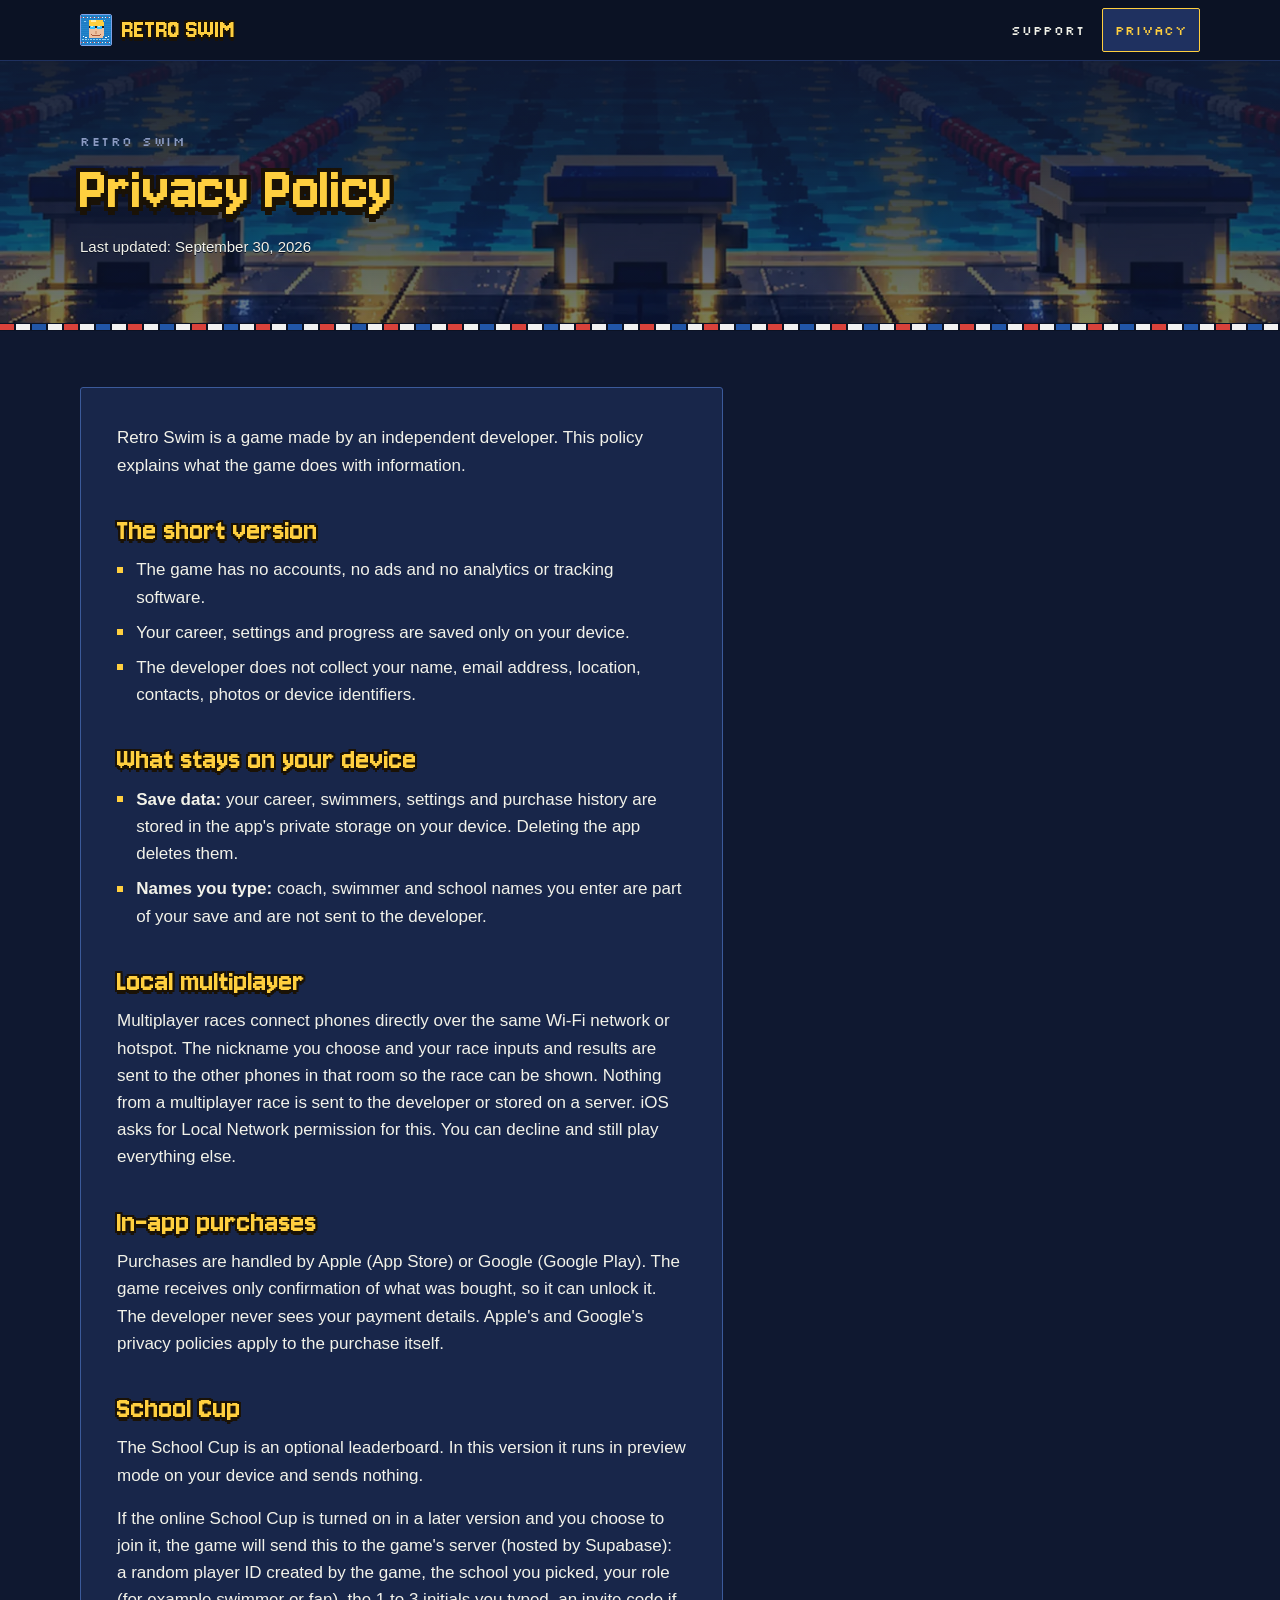
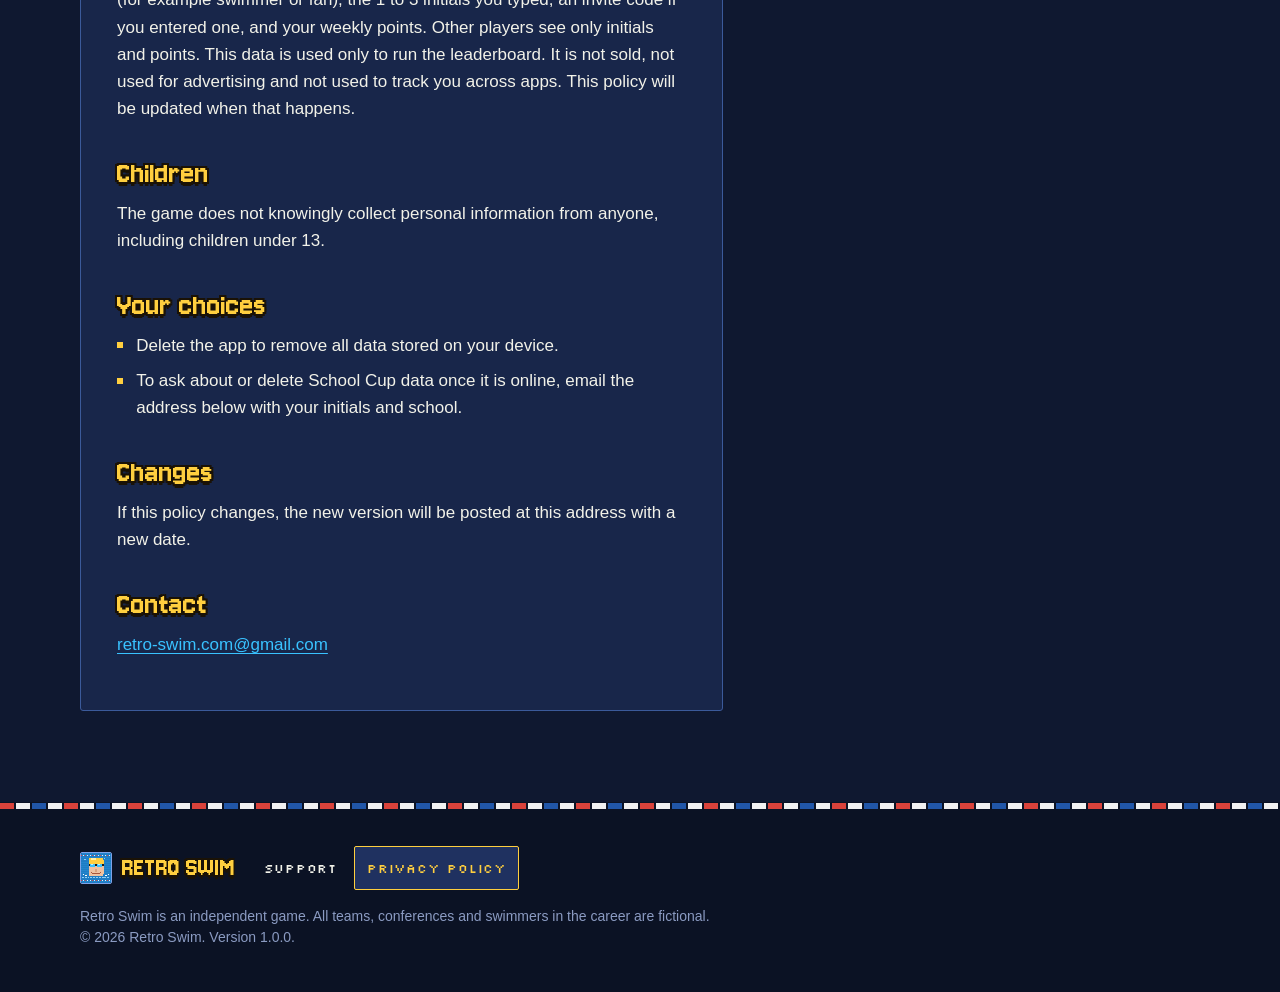
==== privacy/index.html @ 6e719227 "feat: Retro Swim website (home, privacy, support) Static GitHub Pages site for the App Store marketi" ====
<!doctype html>
<html lang="en">
<head>
  <meta charset="utf-8">
  <meta name="viewport" content="width=device-width, initial-scale=1">
  <meta http-equiv="Content-Security-Policy" content="default-src 'none'; style-src 'self'; img-src 'self'; font-src 'self'; base-uri 'none'; form-action 'none'">
  <meta name="referrer" content="strict-origin-when-cross-origin">
  <title>Privacy Policy | Retro Swim</title>
  <meta name="description" content="Retro Swim privacy policy. No accounts, no ads, no analytics or tracking. Your career and progress are saved only on your device.">
  <meta name="robots" content="index, follow">
  <link rel="canonical" href="https://akikawasaki21.github.io/retroswim-site/privacy/">
  <meta name="theme-color" content="#0f1830">
  <meta name="color-scheme" content="dark">
  <meta property="og:type" content="website">
  <meta property="og:site_name" content="Retro Swim">
  <meta property="og:title" content="Retro Swim Privacy Policy">
  <meta property="og:url" content="https://akikawasaki21.github.io/retroswim-site/privacy/">
  <meta property="og:image" content="https://akikawasaki21.github.io/retroswim-site/assets/img/og.jpg">
  <link rel="icon" href="../favicon.ico" sizes="any">
  <link rel="icon" href="../assets/img/icon-32.png" type="image/png" sizes="32x32">
  <link rel="apple-touch-icon" href="../apple-touch-icon.png">
  <link rel="preload" href="../assets/fonts/Jersey10-Regular.woff2" as="font" type="font/woff2" crossorigin>
  <link rel="stylesheet" href="../assets/css/site.css">
</head>
<body>
  <a class="skip-link" href="#main">Skip to content</a>

  <header class="topbar">
    <div class="container topbar__inner">
      <a class="brand" href="../"><img class="pixelated" src="../assets/img/icon-32.png" width="32" height="32" alt=""><span>RETRO SWIM</span></a>
      <nav aria-label="Main">
        <ul class="nav">
          <li><a href="../support/">Support</a></li>
          <li><a href="./" aria-current="page">Privacy</a></li>
        </ul>
      </nav>
    </div>
  </header>

  <div class="page-head">
    <div class="container">
      <p class="eyebrow">Retro Swim</p>
      <h1 class="headline">Privacy Policy</h1>
      <p class="page-head__meta">Last updated: September 30, 2026</p>
    </div>
  </div>
  <div class="lane-rope" role="presentation"></div>

  <main id="main" class="page-body">
    <div class="container">
      <article class="panel prose">
        <p>Retro Swim is a game made by an independent developer. This policy explains what the game does with information.</p>

        <h2>The short version</h2>
        <ul>
          <li>The game has no accounts, no ads and no analytics or tracking software.</li>
          <li>Your career, settings and progress are saved only on your device.</li>
          <li>The developer does not collect your name, email address, location, contacts, photos or device identifiers.</li>
        </ul>

        <h2>What stays on your device</h2>
        <ul>
          <li><strong>Save data:</strong> your career, swimmers, settings and purchase history are stored in the app's private storage on your device. Deleting the app deletes them.</li>
          <li><strong>Names you type:</strong> coach, swimmer and school names you enter are part of your save and are not sent to the developer.</li>
        </ul>

        <h2>Local multiplayer</h2>
        <p>Multiplayer races connect phones directly over the same Wi-Fi network or hotspot. The nickname you choose and your race inputs and results are sent to the other phones in that room so the race can be shown. Nothing from a multiplayer race is sent to the developer or stored on a server. iOS asks for Local Network permission for this. You can decline and still play everything else.</p>

        <h2>In-app purchases</h2>
        <p>Purchases are handled by Apple (App Store) or Google (Google Play). The game receives only confirmation of what was bought, so it can unlock it. The developer never sees your payment details. Apple's and Google's privacy policies apply to the purchase itself.</p>

        <h2>School Cup</h2>
        <p>The School Cup is an optional leaderboard. In this version it runs in preview mode on your device and sends nothing.</p>
        <p>If the online School Cup is turned on in a later version and you choose to join it, the game will send this to the game's server (hosted by Supabase): a random player ID created by the game, the school you picked, your role (for example swimmer or fan), the 1 to 3 initials you typed, an invite code if you entered one, and your weekly points. Other players see only initials and points. This data is used only to run the leaderboard. It is not sold, not used for advertising and not used to track you across apps. This policy will be updated when that happens.</p>

        <h2>Children</h2>
        <p>The game does not knowingly collect personal information from anyone, including children under 13.</p>

        <h2>Your choices</h2>
        <ul>
          <li>Delete the app to remove all data stored on your device.</li>
          <li>To ask about or delete School Cup data once it is online, email the address below with your initials and school.</li>
        </ul>

        <h2>Changes</h2>
        <p>If this policy changes, the new version will be posted at this address with a new date.</p>

        <h2>Contact</h2>
        <p><a href="mailto:retro-swim.com@gmail.com">retro-swim.com@gmail.com</a></p>
      </article>
    </div>
  </main>

  <footer class="site-footer">
    <div class="lane-rope" role="presentation"></div>
    <div class="container footer__inner">
      <a class="brand" href="../"><img class="pixelated" src="../assets/img/icon-32.png" width="32" height="32" alt=""><span>RETRO SWIM</span></a>
      <nav aria-label="Footer">
        <ul class="nav">
          <li><a href="../support/">Support</a></li>
          <li><a href="./" aria-current="page">Privacy Policy</a></li>
        </ul>
      </nav>
      <p class="footer__fine">Retro Swim is an independent game. All teams, conferences and swimmers in the career are fictional.<br>&copy; 2026 Retro Swim. Version 1.0.0.</p>
    </div>
  </footer>
</body>
</html>
---- assets/css/site.css ----
/* Retro Swim site. Palette and fonts come from the game (game/src/autoload/ui.gd). */

@font-face {
  font-family: "Jersey 10";
  src: url("../fonts/Jersey10-Regular.woff2") format("woff2");
  font-display: swap;
}
@font-face {
  font-family: "Silkscreen";
  src: url("../fonts/Silkscreen-Regular.woff2") format("woff2");
  font-display: swap;
}
@font-face {
  font-family: "Tiny5";
  src: url("../fonts/Tiny5-Regular.woff2") format("woff2");
  font-display: swap;
}

:root {
  color-scheme: dark;

  --bg: #0f1830;
  --bg-deep: #0b1224;
  --panel: #18264a;
  --panel-2: #1f3160;
  --border: #3b5a9a;
  --border-hi: #7fa2e6;
  --text: #f2f2e9;
  --dim: #8b9bc2;
  --gold: #ffcf3f;
  --gold-art: #ffd35c;
  --gold-light: #fff0a8;
  --gold-btn: #d98a12;
  --gold-btn-hover: #eb9c1e;
  --gold-btn-down: #a86a0c;
  --ink: #1a1206;
  --accent: #39c2ff;
  --good: #5fd35f;
  --water: #1f7cc4;
  --water-deep: #135a9c;
  --tile-line: rgb(11 47 90 / 0.35);
  --lane-red: #d9423b;
  --lane-white: #f1f1f1;
  --lane-blue: #2156a8;

  --font-display: "Jersey 10", "Silkscreen", ui-monospace, monospace;
  --font-caps: "Silkscreen", ui-monospace, monospace;
  --font-pixel: "Tiny5", "Silkscreen", ui-monospace, monospace;
  --font-body: -apple-system, BlinkMacSystemFont, "Segoe UI", Roboto, "Helvetica Neue", Arial, sans-serif;

  --text-sm: 0.9375rem;
  --text-base: 1.0625rem;
  --text-h2: clamp(2.5rem, 1.9rem + 3vw, 4rem);
  --text-logo: clamp(3.75rem, 1.8rem + 10vw, 9.5rem);

  --gutter: 16px;
  --radius: 3px;
  --space-section: clamp(3.5rem, 2.5rem + 4vw, 6.5rem);
  --ease-out: cubic-bezier(0.23, 1, 0.32, 1);

  /* Hard pixel outline, like the gold headlines in the store art. */
  --outline: 0 -0.06em 0 var(--ink), 0.06em 0 0 var(--ink), 0 0.06em 0 var(--ink),
    -0.06em 0 0 var(--ink), 0.06em 0.06em 0 var(--ink), -0.06em 0.06em 0 var(--ink),
    0.06em -0.06em 0 var(--ink), -0.06em -0.06em 0 var(--ink), 0 0.13em 0 var(--ink);
}

*,
*::before,
*::after {
  box-sizing: border-box;
}

html {
  -webkit-text-size-adjust: 100%;
  text-size-adjust: 100%;
}

body {
  margin: 0;
  background: var(--bg);
  color: var(--text);
  font-family: var(--font-body);
  font-size: var(--text-base);
  line-height: 1.6;
  overflow-wrap: break-word;
}

img {
  display: block;
  max-width: 100%;
  height: auto;
}

a {
  color: var(--accent);
  text-underline-offset: 0.18em;
}
a:hover {
  color: #8fdcff;
}

:focus-visible {
  outline: 2px solid var(--gold);
  outline-offset: 3px;
}

.container {
  width: min(100% - 2 * var(--gutter), 1120px);
  margin-inline: auto;
}

.skip-link {
  position: absolute;
  left: var(--gutter);
  top: -100px;
  z-index: 10;
  padding: 10px 14px;
  background: var(--gold-btn);
  color: var(--ink);
  font-family: var(--font-caps);
  text-decoration: none;
}
.skip-link:focus {
  top: var(--gutter);
}

.pixelated {
  image-rendering: pixelated;
}

/* ---------- Shared pieces ---------- */

.lane-rope {
  height: 8px;
  background: repeating-linear-gradient(
    90deg,
    var(--lane-red) 0 14px,
    var(--bg-deep) 14px 16px,
    var(--lane-white) 16px 30px,
    var(--bg-deep) 30px 32px,
    var(--lane-blue) 32px 46px,
    var(--bg-deep) 46px 48px,
    var(--lane-white) 48px 62px,
    var(--bg-deep) 62px 64px
  );
  border-block: 1px solid var(--bg-deep);
}

.eyebrow {
  margin: 0 0 0.5rem;
  font-family: var(--font-caps);
  font-size: 0.8125rem;
  letter-spacing: 0.12em;
  text-transform: uppercase;
  color: var(--dim);
}

.headline {
  margin: 0;
  font-family: var(--font-display);
  font-weight: 400;
  font-size: var(--text-h2);
  line-height: 0.95;
  letter-spacing: 0.01em;
  color: var(--gold);
  text-shadow: var(--outline);
  text-wrap: balance;
}

.btn {
  display: inline-flex;
  align-items: center;
  justify-content: center;
  gap: 0.6rem;
  min-height: 48px;
  padding: 0.7rem 1.25rem;
  border: 1px solid transparent;
  border-radius: var(--radius);
  font-family: var(--font-caps);
  font-size: 1rem;
  line-height: 1.1;
  text-transform: uppercase;
  text-decoration: none;
  cursor: pointer;
  transition: transform 120ms var(--ease-out), box-shadow 120ms var(--ease-out),
    background-color 120ms var(--ease-out);
}

/* The game's primary button: gold fill, lighter gold 1px border, dark text. */
.btn--primary {
  background: var(--gold-btn);
  border-color: var(--gold-art);
  color: var(--ink);
  box-shadow: 0 4px 0 var(--gold-btn-down), 0 4px 0 1px var(--ink);
}
.btn--primary:hover {
  background: var(--gold-btn-hover);
  border-color: var(--gold-light);
  color: var(--ink);
}
.btn--primary:active {
  background: var(--gold-btn-down);
  color: #fff;
  transform: translateY(3px);
  box-shadow: 0 1px 0 var(--gold-btn-down), 0 1px 0 1px var(--ink);
}

.btn--store {
  flex-direction: column;
  gap: 0.2rem;
  min-width: 15rem;
  padding: 0.75rem 1.5rem 0.8rem;
}
.btn__small {
  font-size: 0.6875rem;
  letter-spacing: 0.08em;
}
.btn__big {
  font-size: 1.375rem;
  letter-spacing: 0.04em;
}

.tag {
  display: inline-block;
  padding: 0.15rem 0.5rem;
  border: 1px solid var(--good);
  border-radius: 2px;
  color: var(--good);
  font-family: var(--font-pixel);
  font-size: 0.9375rem;
  line-height: 1.3;
  letter-spacing: 0.04em;
}

/* ---------- Home: hero (night arena) ---------- */

.hero {
  position: relative;
  isolation: isolate;
  padding: clamp(2.5rem, 1.5rem + 5vw, 5.5rem) 0 clamp(11rem, 8rem + 14vw, 20rem);
  text-align: center;
  background:
    radial-gradient(ellipse 55% 60% at 12% -10%, rgb(57 194 255 / 0.16), transparent 70%),
    radial-gradient(ellipse 55% 60% at 88% -10%, rgb(57 194 255 / 0.16), transparent 70%),
    linear-gradient(to bottom, var(--bg) 0 38%, rgb(15 24 48 / 0.82) 58%, rgb(15 24 48 / 0.1) 82%, rgb(15 24 48 / 0.35) 100%),
    url("../img/arena-900.webp") center bottom / max(100%, 980px) auto no-repeat,
    var(--bg);
}
@media (min-width: 900px) {
  .hero {
    background:
      radial-gradient(ellipse 45% 70% at 12% -10%, rgb(57 194 255 / 0.16), transparent 70%),
      radial-gradient(ellipse 45% 70% at 88% -10%, rgb(57 194 255 / 0.16), transparent 70%),
      linear-gradient(to bottom, var(--bg) 0 38%, rgb(15 24 48 / 0.82) 58%, rgb(15 24 48 / 0.1) 82%, rgb(15 24 48 / 0.35) 100%),
      url("../img/arena-1600.webp") center bottom / max(100%, 1400px) auto no-repeat,
      var(--bg);
  }
}

.hero__icon {
  width: 88px;
  height: 88px;
  margin: 0 auto 1.25rem;
  border: 1px solid var(--border-hi);
  border-radius: 4px;
  box-shadow: 0 4px 0 var(--bg-deep);
}

/* Two layers: an outlined dark copy underneath, a banded gold fill on top. */
.logo {
  position: relative;
  isolation: isolate;
  margin: 0;
  font-family: var(--font-display);
  font-weight: 400;
  font-size: var(--text-logo);
  line-height: 0.9;
  letter-spacing: 0.02em;
}
.logo::before {
  content: attr(data-text);
  position: absolute;
  inset: 0;
  z-index: -1;
  color: var(--ink);
  text-shadow: 0 -0.05em 0 var(--ink), 0.05em 0 0 var(--ink), -0.05em 0 0 var(--ink),
    0.05em 0.05em 0 var(--ink), -0.05em 0.05em 0 var(--ink), 0.05em -0.05em 0 var(--ink),
    -0.05em -0.05em 0 var(--ink), 0 0.1em 0 var(--ink), 0.05em 0.1em 0 var(--ink),
    -0.05em 0.1em 0 var(--ink), 0 0.16em 0 rgb(0 0 0 / 0.45);
}
.logo__fill {
  display: inline-block;
  background: linear-gradient(
    180deg,
    var(--gold-light) 0 30%,
    var(--gold-art) 30% 62%,
    #f0a326 62% 100%
  );
  -webkit-background-clip: text;
  background-clip: text;
  color: transparent;
}

.hero__tagline {
  margin: 1.25rem 0 0;
  font-family: var(--font-caps);
  font-size: clamp(0.9375rem, 0.8rem + 0.7vw, 1.3rem);
  letter-spacing: 0.1em;
  text-transform: uppercase;
  text-wrap: balance;
  text-shadow: 0 2px 0 var(--bg-deep);
}

.hero__pitch {
  max-width: 34rem;
  margin: 1.25rem auto 0;
  color: var(--dim);
  text-wrap: pretty;
}

.hero__cta {
  display: flex;
  flex-direction: column;
  align-items: center;
  gap: 0.9rem;
  margin-top: 2rem;
}

/* ---------- Home: screenshots (daytime pool) ---------- */

.shots-section {
  padding: var(--space-section) 0 calc(var(--space-section) - 1rem);
}

.section-head {
  margin-bottom: 2rem;
}
.section-head--center {
  text-align: center;
}

.shots {
  display: grid;
  grid-auto-flow: column;
  grid-auto-columns: min(66vw, 260px);
  gap: 12px;
  margin: 0;
  padding: 4px var(--gutter) 1.25rem;
  list-style: none;
  overflow-x: auto;
  overscroll-behavior-x: contain;
  scroll-snap-type: x mandatory;
  scroll-padding-inline: var(--gutter);
  scrollbar-width: thin;
  scrollbar-color: var(--border) transparent;
}
.shots li {
  scroll-snap-align: start;
}
.shots img {
  width: 100%;
  border: 1px solid var(--border);
  border-radius: 4px;
  background: var(--water-deep);
  box-shadow: 0 6px 0 var(--bg-deep);
}

@media (min-width: 960px) {
  .shots {
    grid-auto-flow: row;
    grid-template-columns: repeat(5, 1fr);
    gap: 20px;
    width: min(100% - 2 * var(--gutter), 1120px);
    margin-inline: auto;
    padding: 4px 0 0.5rem;
    overflow: visible;
  }
}

/* ---------- Home: features (pool) ---------- */

.pool {
  position: relative;
  padding: var(--space-section) 0;
  background-color: var(--water);
  background-image:
    radial-gradient(ellipse 70% 50% at 50% 0%, rgb(143 208 245 / 0.25), transparent 70%),
    linear-gradient(var(--tile-line) 1px, transparent 1px),
    linear-gradient(90deg, var(--tile-line) 1px, transparent 1px);
  background-size: 100% 100%, 24px 24px, 24px 24px;
}
.pool .eyebrow {
  color: #d6ecfb;
}

.bento {
  display: grid;
  gap: 16px;
  margin: 0;
  padding: 0;
  list-style: none;
}
@media (min-width: 640px) {
  .bento {
    grid-template-columns: repeat(2, 1fr);
  }
  .card--race,
  .card--phones {
    grid-column: 1 / -1;
  }
}
@media (min-width: 960px) {
  .bento {
    grid-template-columns: repeat(3, 1fr);
    gap: 20px;
  }
  .card--race {
    grid-column: 1 / 3;
    grid-row: 1 / 3;
  }
  .card--phones {
    grid-column: auto;
  }
}

.card {
  display: flex;
  flex-direction: column;
  padding: 1.25rem 1.25rem 1.4rem;
  background: var(--panel);
  border: 1px solid var(--border);
  border-radius: var(--radius);
  box-shadow: 0 5px 0 rgb(11 47 90 / 0.75);
}
.card__event {
  margin: 0 0 0.35rem;
  font-family: var(--font-caps);
  font-size: 0.75rem;
  letter-spacing: 0.12em;
  text-transform: uppercase;
  color: var(--dim);
}
.card__title {
  margin: 0 0 0.85rem;
  font-family: var(--font-display);
  font-weight: 400;
  font-size: 2.125rem;
  line-height: 1;
  color: var(--gold);
  text-shadow: var(--outline);
}
.card__media {
  margin: 0 0 1.1rem;
  border: 1px solid var(--border);
  border-radius: 2px;
  overflow: hidden;
  background: var(--bg-deep);
}
.card__media img {
  width: 100%;
}

.ticks {
  display: grid;
  gap: 0.6rem;
  margin: 0;
  padding: 0;
  list-style: none;
  font-size: var(--text-sm);
  line-height: 1.5;
}
.ticks li {
  position: relative;
  padding-left: 1.1rem;
}
.ticks li::before {
  content: "";
  position: absolute;
  left: 0;
  top: 0.55em;
  width: 6px;
  height: 6px;
  background: var(--gold);
  box-shadow: 1px 1px 0 var(--ink);
}
@media (min-width: 960px) {
  .card--race .ticks {
    grid-template-columns: 1fr 1fr;
    column-gap: 1.5rem;
  }
}

.chips {
  display: flex;
  flex-wrap: wrap;
  gap: 8px;
  margin: 0 0 1rem;
  padding: 0;
  list-style: none;
}
.chips li {
  padding: 0.3rem 0.6rem;
  border: 1px solid var(--good);
  border-radius: 2px;
  color: var(--good);
  font-family: var(--font-caps);
  font-size: 0.75rem;
  letter-spacing: 0.06em;
  text-transform: uppercase;
}
.card__note {
  margin: 0;
  color: var(--dim);
  font-size: var(--text-sm);
  line-height: 1.5;
}
.card__note + .card__note {
  margin-top: 0.6rem;
}

/* ---------- Home: closing call to action ---------- */

.finish {
  padding: var(--space-section) 0;
  text-align: center;
  background:
    radial-gradient(ellipse 60% 80% at 50% 120%, rgb(255 207 63 / 0.14), transparent 70%),
    var(--bg);
}
.finish .btn {
  margin-top: 1.75rem;
}
.finish__note {
  margin: 1rem 0 0;
  color: var(--dim);
  font-size: var(--text-sm);
}

/* ---------- Inner pages ---------- */

.topbar {
  background: var(--bg-deep);
  border-bottom: 1px solid var(--panel-2);
}
.topbar__inner {
  display: flex;
  flex-wrap: wrap;
  align-items: center;
  justify-content: space-between;
  gap: 0.5rem 1rem;
  min-height: 60px;
  padding-block: 8px;
}
.brand {
  display: inline-flex;
  align-items: center;
  gap: 0.6rem;
  min-height: 44px;
  color: var(--gold);
  font-family: var(--font-display);
  font-size: 1.75rem;
  line-height: 1;
  text-decoration: none;
  text-shadow: var(--outline);
}
.brand:hover {
  color: var(--gold-light);
}
.brand img {
  width: 32px;
  height: 32px;
  border: 1px solid var(--border-hi);
  border-radius: 2px;
}
.nav {
  display: flex;
  gap: 0.25rem;
  margin: 0;
  padding: 0;
  list-style: none;
}
.nav a {
  display: inline-flex;
  align-items: center;
  min-height: 44px;
  padding: 0 0.75rem;
  border: 1px solid transparent;
  border-radius: 2px;
  color: var(--text);
  font-family: var(--font-caps);
  font-size: 0.8125rem;
  letter-spacing: 0.06em;
  text-decoration: none;
  text-transform: uppercase;
}
.nav a:hover {
  border-color: var(--border-hi);
  color: var(--text);
}
.nav a[aria-current="page"] {
  border-color: var(--gold);
  background: var(--panel-2);
  color: var(--gold);
}

.page-head {
  padding: clamp(2.5rem, 2rem + 3vw, 4.5rem) 0 clamp(2.75rem, 2rem + 3vw, 4rem);
  background:
    linear-gradient(to bottom, rgb(15 24 48 / 0.96) 0%, rgb(15 24 48 / 0.78) 55%, rgb(15 24 48 / 0.55) 100%),
    url("../img/arena-900.webp") center 70% / cover no-repeat,
    var(--bg);
}
@media (min-width: 900px) {
  .page-head {
    background:
      linear-gradient(to bottom, rgb(15 24 48 / 0.96) 0%, rgb(15 24 48 / 0.78) 55%, rgb(15 24 48 / 0.55) 100%),
      url("../img/arena-1600.webp") center 70% / cover no-repeat,
      var(--bg);
  }
}
.page-head__meta {
  margin: 0.9rem 0 0;
  color: var(--text);
  font-size: var(--text-sm);
  text-shadow: 0 1px 0 var(--bg-deep);
}

.page-body {
  padding: clamp(2rem, 1.5rem + 3vw, 3.5rem) 0 var(--space-section);
}

.panel {
  padding: clamp(1.25rem, 0.9rem + 2vw, 2.25rem);
  background: var(--panel);
  border: 1px solid var(--border);
  border-radius: var(--radius);
}
.panel + .panel {
  margin-top: 1.25rem;
}

.prose {
  max-width: 68ch;
}
.prose h2 {
  margin: 2.25rem 0 0.6rem;
  font-family: var(--font-display);
  font-weight: 400;
  font-size: 2rem;
  line-height: 1;
  color: var(--gold);
  text-shadow: var(--outline);
}
.prose > :first-child {
  margin-top: 0;
}
.prose p {
  margin: 0 0 1rem;
}
.prose ul {
  margin: 0 0 1rem;
  padding: 0;
  list-style: none;
}
.prose li {
  position: relative;
  margin-bottom: 0.5rem;
  padding-left: 1.2rem;
}
.prose li::before {
  content: "";
  position: absolute;
  left: 0;
  top: 0.62em;
  width: 6px;
  height: 6px;
  background: var(--gold);
}
.prose strong {
  color: var(--text);
}

/* Support */
.support-grid {
  display: grid;
  gap: 1.25rem;
}
@media (min-width: 900px) {
  .support-grid {
    grid-template-columns: minmax(0, 1fr) minmax(0, 1.6fr);
    align-items: start;
  }
}
.support-grid .panel + .panel {
  margin-top: 0;
}

.panel__title {
  margin: 0 0 0.75rem;
  font-family: var(--font-display);
  font-weight: 400;
  font-size: 2.25rem;
  line-height: 1;
  color: var(--gold);
  text-shadow: var(--outline);
}
.contact__email {
  display: inline-block;
  margin: 0.25rem 0 1.25rem;
  font-weight: 600;
  font-size: 1.0625rem;
  word-break: break-all;
}
.contact .btn {
  width: 100%;
}

.facts {
  display: grid;
  grid-template-columns: auto 1fr;
  gap: 0.4rem 1rem;
  margin: 1.5rem 0 0;
  padding-top: 1.25rem;
  border-top: 1px solid var(--border);
  font-size: var(--text-sm);
}
.facts dt {
  color: var(--dim);
  font-family: var(--font-caps);
  font-size: 0.75rem;
  letter-spacing: 0.08em;
  text-transform: uppercase;
  line-height: 1.9;
}
.facts dd {
  margin: 0;
}
.version {
  font-family: var(--font-pixel);
  font-size: 1.125rem;
  color: var(--good);
  line-height: 1.3;
}

.faq {
  margin: 0;
  padding: 0;
  list-style: none;
}
.faq li {
  padding: 1.1rem 0;
  border-top: 1px solid var(--border);
}
.faq li:first-child {
  padding-top: 0.25rem;
  border-top: 0;
}
.faq h3 {
  margin: 0 0 0.4rem;
  font-family: var(--font-caps);
  font-weight: 400;
  font-size: 0.9375rem;
  line-height: 1.4;
  letter-spacing: 0.03em;
  color: var(--gold);
}
.faq p {
  margin: 0;
  font-size: var(--text-sm);
}
.faq p + p {
  margin-top: 0.5rem;
}
.key {
  padding: 0.05rem 0.35rem;
  border: 1px solid var(--border-hi);
  border-radius: 2px;
  background: var(--panel-2);
  font-family: var(--font-caps);
  font-size: 0.75rem;
  letter-spacing: 0.04em;
  white-space: nowrap;
}

/* 404 */
.lost {
  padding: var(--space-section) 0;
  text-align: center;
}
.lost p {
  margin: 1rem auto 1.75rem;
  max-width: 30rem;
  color: var(--dim);
}

/* ---------- Footer ---------- */

.site-footer {
  background: var(--bg-deep);
}
.footer__inner {
  display: grid;
  gap: 1rem;
  padding-block: 2.25rem 2.75rem;
}
.footer__inner .nav {
  margin-left: -0.75rem;
}
@media (min-width: 760px) {
  .footer__inner .nav {
    margin-left: 0;
  }
  .footer__inner {
    grid-template-columns: auto 1fr;
    align-items: center;
  }
  .footer__inner .nav {
    justify-self: end;
  }
  .footer__fine {
    grid-column: 1 / -1;
  }
}
.footer__fine {
  margin: 0;
  color: var(--dim);
  font-size: 0.875rem;
  line-height: 1.5;
}

@media (prefers-reduced-motion: reduce) {
  *,
  *::before,
  *::after {
    transition-duration: 0.01ms !important;
    scroll-behavior: auto !important;
  }
}
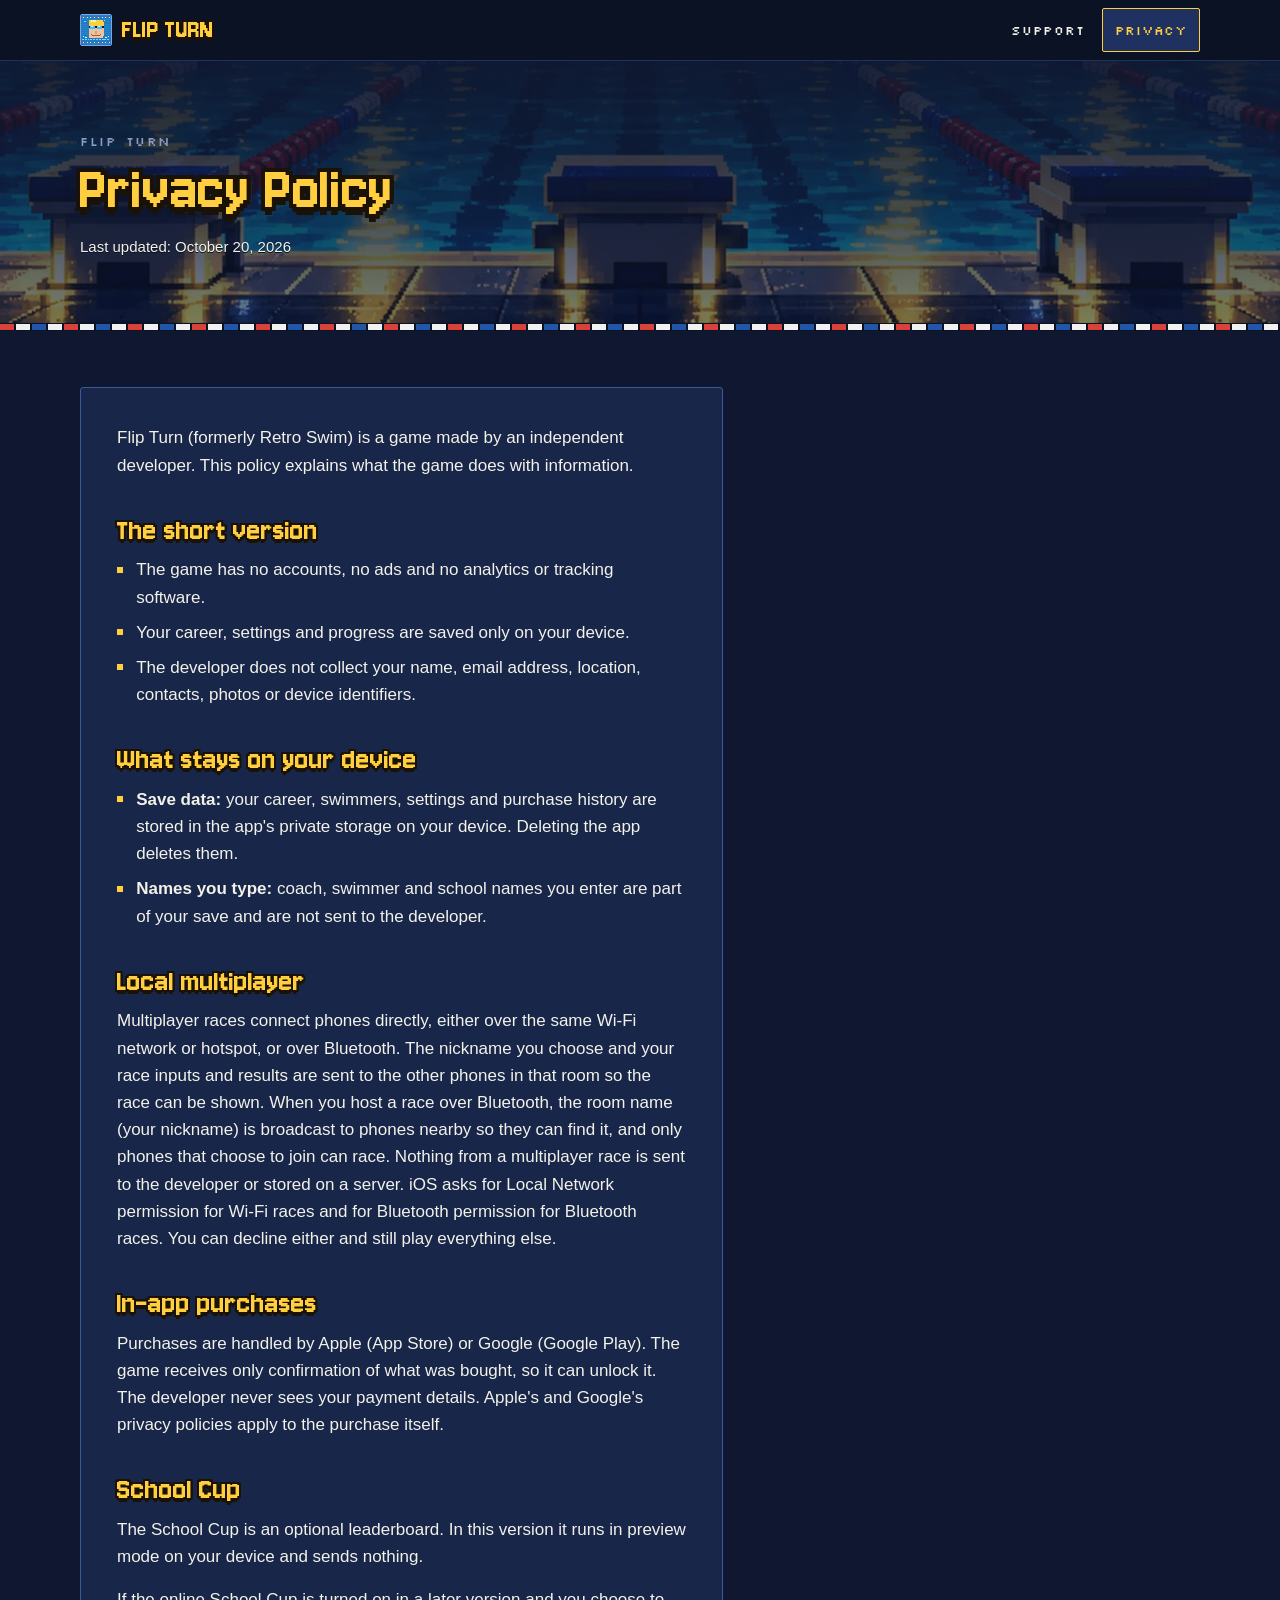
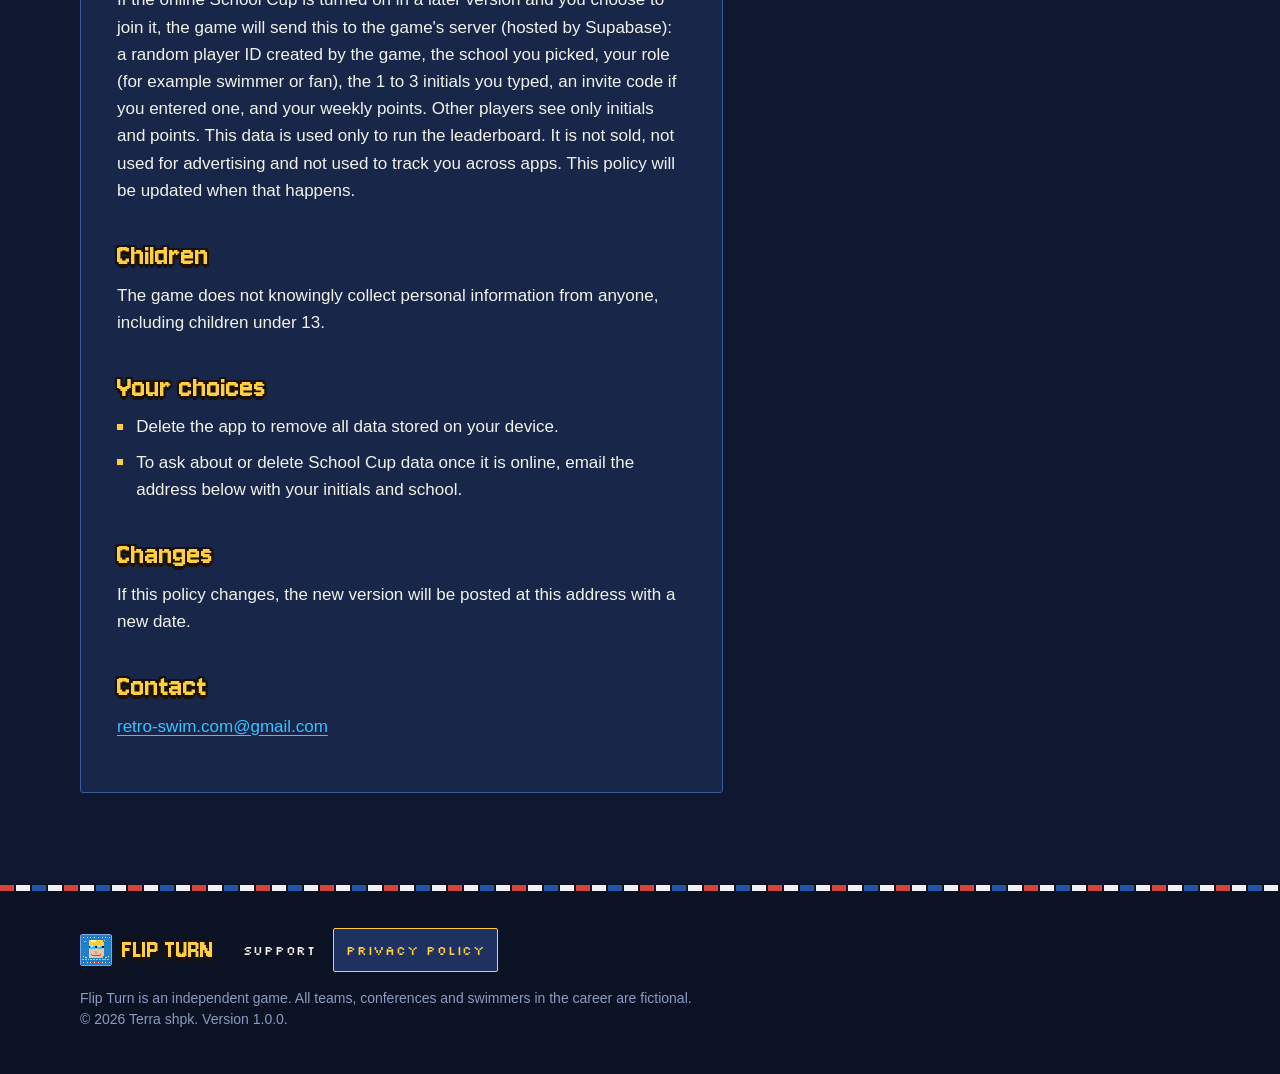
==== commit e1f5b064: "feat: rename the site to Flip Turn - New name, logo style and tagline on the home, privacy, support " ====
--- a/privacy/index.html
+++ b/privacy/index.html
@@ -5,15 +5,15 @@
   <meta name="viewport" content="width=device-width, initial-scale=1">
   <meta http-equiv="Content-Security-Policy" content="default-src 'none'; style-src 'self'; img-src 'self'; font-src 'self'; base-uri 'none'; form-action 'none'">
   <meta name="referrer" content="strict-origin-when-cross-origin">
-  <title>Privacy Policy | Retro Swim</title>
-  <meta name="description" content="Retro Swim privacy policy. No accounts, no ads, no analytics or tracking. Your career and progress are saved only on your device.">
+  <title>Privacy Policy | Flip Turn</title>
+  <meta name="description" content="Flip Turn privacy policy. No accounts, no ads, no analytics or tracking. Your career and progress are saved only on your device.">
   <meta name="robots" content="index, follow">
   <link rel="canonical" href="https://akikawasaki21.github.io/retroswim-site/privacy/">
   <meta name="theme-color" content="#0f1830">
   <meta name="color-scheme" content="dark">
   <meta property="og:type" content="website">
-  <meta property="og:site_name" content="Retro Swim">
-  <meta property="og:title" content="Retro Swim Privacy Policy">
+  <meta property="og:site_name" content="Flip Turn">
+  <meta property="og:title" content="Flip Turn Privacy Policy">
   <meta property="og:url" content="https://akikawasaki21.github.io/retroswim-site/privacy/">
   <meta property="og:image" content="https://akikawasaki21.github.io/retroswim-site/assets/img/og.jpg">
   <link rel="icon" href="../favicon.ico" sizes="any">
@@ -27,7 +27,7 @@
 
   <header class="topbar">
     <div class="container topbar__inner">
-      <a class="brand" href="../"><img class="pixelated" src="../assets/img/icon-32.png" width="32" height="32" alt=""><span>RETRO SWIM</span></a>
+      <a class="brand" href="../"><img class="pixelated" src="../assets/img/icon-32.png" width="32" height="32" alt=""><span>FLIP TURN</span></a>
       <nav aria-label="Main">
         <ul class="nav">
           <li><a href="../support/">Support</a></li>
@@ -39,9 +39,9 @@
 
   <div class="page-head">
     <div class="container">
-      <p class="eyebrow">Retro Swim</p>
+      <p class="eyebrow">Flip Turn</p>
       <h1 class="headline">Privacy Policy</h1>
-      <p class="page-head__meta">Last updated: September 30, 2026</p>
+      <p class="page-head__meta">Last updated: October 20, 2026</p>
     </div>
   </div>
   <div class="lane-rope" role="presentation"></div>
@@ -49,7 +49,7 @@
   <main id="main" class="page-body">
     <div class="container">
       <article class="panel prose">
-        <p>Retro Swim is a game made by an independent developer. This policy explains what the game does with information.</p>
+        <p>Flip Turn (formerly Retro Swim) is a game made by an independent developer. This policy explains what the game does with information.</p>
 
         <h2>The short version</h2>
         <ul>
@@ -65,7 +65,7 @@
         </ul>
 
         <h2>Local multiplayer</h2>
-        <p>Multiplayer races connect phones directly over the same Wi-Fi network or hotspot. The nickname you choose and your race inputs and results are sent to the other phones in that room so the race can be shown. Nothing from a multiplayer race is sent to the developer or stored on a server. iOS asks for Local Network permission for this. You can decline and still play everything else.</p>
+        <p>Multiplayer races connect phones directly, either over the same Wi-Fi network or hotspot, or over Bluetooth. The nickname you choose and your race inputs and results are sent to the other phones in that room so the race can be shown. When you host a race over Bluetooth, the room name (your nickname) is broadcast to phones nearby so they can find it, and only phones that choose to join can race. Nothing from a multiplayer race is sent to the developer or stored on a server. iOS asks for Local Network permission for Wi-Fi races and for Bluetooth permission for Bluetooth races. You can decline either and still play everything else.</p>
 
         <h2>In-app purchases</h2>
         <p>Purchases are handled by Apple (App Store) or Google (Google Play). The game receives only confirmation of what was bought, so it can unlock it. The developer never sees your payment details. Apple's and Google's privacy policies apply to the purchase itself.</p>
@@ -95,14 +95,14 @@
   <footer class="site-footer">
     <div class="lane-rope" role="presentation"></div>
     <div class="container footer__inner">
-      <a class="brand" href="../"><img class="pixelated" src="../assets/img/icon-32.png" width="32" height="32" alt=""><span>RETRO SWIM</span></a>
+      <a class="brand" href="../"><img class="pixelated" src="../assets/img/icon-32.png" width="32" height="32" alt=""><span>FLIP TURN</span></a>
       <nav aria-label="Footer">
         <ul class="nav">
           <li><a href="../support/">Support</a></li>
           <li><a href="./" aria-current="page">Privacy Policy</a></li>
         </ul>
       </nav>
-      <p class="footer__fine">Retro Swim is an independent game. All teams, conferences and swimmers in the career are fictional.<br>&copy; 2026 Retro Swim. Version 1.0.0.</p>
+      <p class="footer__fine">Flip Turn is an independent game. All teams, conferences and swimmers in the career are fictional.<br>&copy; 2026 Terra shpk. Version 1.0.0.</p>
     </div>
   </footer>
 </body>
--- a/assets/css/site.css
+++ b/assets/css/site.css
@@ -1,4 +1,4 @@
-/* Retro Swim site. Palette and fonts come from the game (game/src/autoload/ui.gd). */
+/* Flip Turn site (formerly Retro Swim). Palette and fonts come from the game (game/src/autoload/ui.gd). */
 
 @font-face {
   font-family: "Jersey 10";
@@ -43,6 +43,12 @@
   --lane-white: #f1f1f1;
   --lane-blue: #2156a8;
 
+  /* The game's logo colours (title.gd). */
+  --logo-ink: #0a1226;
+  --logo-drop: #1b9fe0;
+  --logo-lane: #5cc8ff;
+  --logo-cap: #ff5a4f;
+
   --font-display: "Jersey 10", "Silkscreen", ui-monospace, monospace;
   --font-caps: "Silkscreen", ui-monospace, monospace;
   --font-pixel: "Tiny5", "Silkscreen", ui-monospace, monospace;
@@ -51,7 +57,7 @@
   --text-sm: 0.9375rem;
   --text-base: 1.0625rem;
   --text-h2: clamp(2.5rem, 1.9rem + 3vw, 4rem);
-  --text-logo: clamp(3.75rem, 1.8rem + 10vw, 9.5rem);
+  --text-logo: clamp(2.75rem, 0.6rem + 11.2vw, 7rem);   /* FLIP TURN is 5.9em wide in Silkscreen: fits 320 px */
 
   --gutter: 16px;
   --radius: 3px;
@@ -266,39 +272,90 @@
   box-shadow: 0 4px 0 var(--bg-deep);
 }
 
-/* Two layers: an outlined dark copy underneath, a banded gold fill on top. */
+/* The game's wordmark (game/src/ui/screens/title.gd): white Silkscreen letters on a cyan drop with a
+   navy outline. Two layers: the outlined cyan copy underneath, shifted down; the white face on top. */
 .logo {
+  --lo: calc(1em / 24);   /* one outline step: 2 game units at the game's 48 px logo */
   position: relative;
   isolation: isolate;
   margin: 0;
-  font-family: var(--font-display);
+  font-family: var(--font-caps);
   font-weight: 400;
   font-size: var(--text-logo);
-  line-height: 0.9;
-  letter-spacing: 0.02em;
+  line-height: 1;
+  letter-spacing: 0;
 }
 .logo::before {
   content: attr(data-text);
   position: absolute;
   inset: 0;
   z-index: -1;
-  color: var(--ink);
-  text-shadow: 0 -0.05em 0 var(--ink), 0.05em 0 0 var(--ink), -0.05em 0 0 var(--ink),
-    0.05em 0.05em 0 var(--ink), -0.05em 0.05em 0 var(--ink), 0.05em -0.05em 0 var(--ink),
-    -0.05em -0.05em 0 var(--ink), 0 0.1em 0 var(--ink), 0.05em 0.1em 0 var(--ink),
-    -0.05em 0.1em 0 var(--ink), 0 0.16em 0 rgb(0 0 0 / 0.45);
+  color: var(--logo-drop);
+  transform: translateY(var(--lo));
+  text-shadow: var(--lo) 0 0 var(--logo-ink), calc(-1 * var(--lo)) 0 0 var(--logo-ink),
+    var(--lo) var(--lo) 0 var(--logo-ink), calc(-1 * var(--lo)) var(--lo) 0 var(--logo-ink),
+    0 var(--lo) 0 var(--logo-ink), var(--lo) calc(-1 * var(--lo)) 0 var(--logo-ink),
+    calc(-1 * var(--lo)) calc(-1 * var(--lo)) 0 var(--logo-ink), 0 calc(-2 * var(--lo)) 0 var(--logo-ink),
+    0 calc(3 * var(--lo)) 0 rgb(0 0 0 / 0.45);
 }
 .logo__fill {
-  display: inline-block;
-  background: linear-gradient(
-    180deg,
-    var(--gold-light) 0 30%,
-    var(--gold-art) 30% 62%,
-    #f0a326 62% 100%
-  );
-  -webkit-background-clip: text;
-  background-clip: text;
-  color: transparent;
+  color: #fff;
+}
+
+/* One lap of the pool under the wordmark: out to the wall, the turn, and back, with a red-capped
+   swimmer swimming it. u = one game unit; every piece gets its navy outline from the filter. */
+.logo-lap {
+  --u: calc(var(--text-logo) / 48);
+  --lap-w: calc(var(--text-logo) * 5.7);
+  position: relative;
+  width: var(--lap-w);
+  height: calc(var(--u) * 10);
+  margin: calc(var(--u) * 6) auto 0;
+  filter: drop-shadow(var(--u) 0 0 var(--logo-ink)) drop-shadow(calc(-1 * var(--u)) 0 0 var(--logo-ink))
+    drop-shadow(0 var(--u) 0 var(--logo-ink)) drop-shadow(0 calc(-1 * var(--u)) 0 var(--logo-ink));
+}
+.logo-lap::before {       /* out lane plus the wall: a cyan bracket open at the bottom left */
+  content: "";
+  position: absolute;
+  left: calc(var(--u) * 8);
+  top: 0;
+  width: calc(var(--lap-w) - var(--u) * 8);
+  height: calc(var(--u) * 8);
+  border-top: calc(var(--u) * 2) solid var(--logo-lane);
+  border-right: calc(var(--u) * 2) solid var(--logo-lane);
+}
+.logo-lap::after {        /* back lane, ending in an arrowhead pointing home */
+  content: "";
+  position: absolute;
+  left: 0;
+  top: calc(var(--u) * 4);
+  width: calc(var(--lap-w) - var(--u) * 2);
+  height: calc(var(--u) * 6);
+  background: #fff;
+  clip-path: polygon(0 50%, calc(var(--u) * 6) 0, calc(var(--u) * 6) 33.34%, 100% 33.34%, 100% 66.66%,
+    calc(var(--u) * 6) 66.66%, calc(var(--u) * 6) 100%);
+}
+.logo-lap__dot {          /* the swimmer: out, down the wall, home */
+  position: absolute;
+  left: calc(var(--u) * 8);
+  top: 0;
+  z-index: 1;
+  width: calc(var(--u) * 3);
+  height: calc(var(--u) * 2);
+  background: var(--logo-cap);
+  animation: ft-lap 4s linear infinite;
+}
+@keyframes ft-lap {
+  0% { transform: translate(0, 0); }
+  45% { transform: translate(calc(var(--lap-w) - var(--u) * 13), 0); }
+  55% { transform: translate(calc(var(--lap-w) - var(--u) * 13), calc(var(--u) * 6)); }
+  100% { transform: translate(calc(var(--u) * -2), calc(var(--u) * 6)); }
+}
+@media (prefers-reduced-motion: reduce) {
+  .logo-lap__dot {
+    animation: none;
+    transform: translate(calc(var(--lap-w) - var(--u) * 13), 0);
+  }
 }
 
 .hero__tagline {
@@ -342,7 +399,7 @@
 .shots {
   display: grid;
   grid-auto-flow: column;
-  grid-auto-columns: min(66vw, 260px);
+  grid-auto-columns: min(86vw, 560px);   /* landscape captures, 1200 x 552 */
   gap: 12px;
   margin: 0;
   padding: 4px var(--gutter) 1.25rem;
@@ -368,7 +425,7 @@
 @media (min-width: 960px) {
   .shots {
     grid-auto-flow: row;
-    grid-template-columns: repeat(5, 1fr);
+    grid-template-columns: repeat(3, 1fr);
     gap: 20px;
     width: min(100% - 2 * var(--gutter), 1120px);
     margin-inline: auto;
